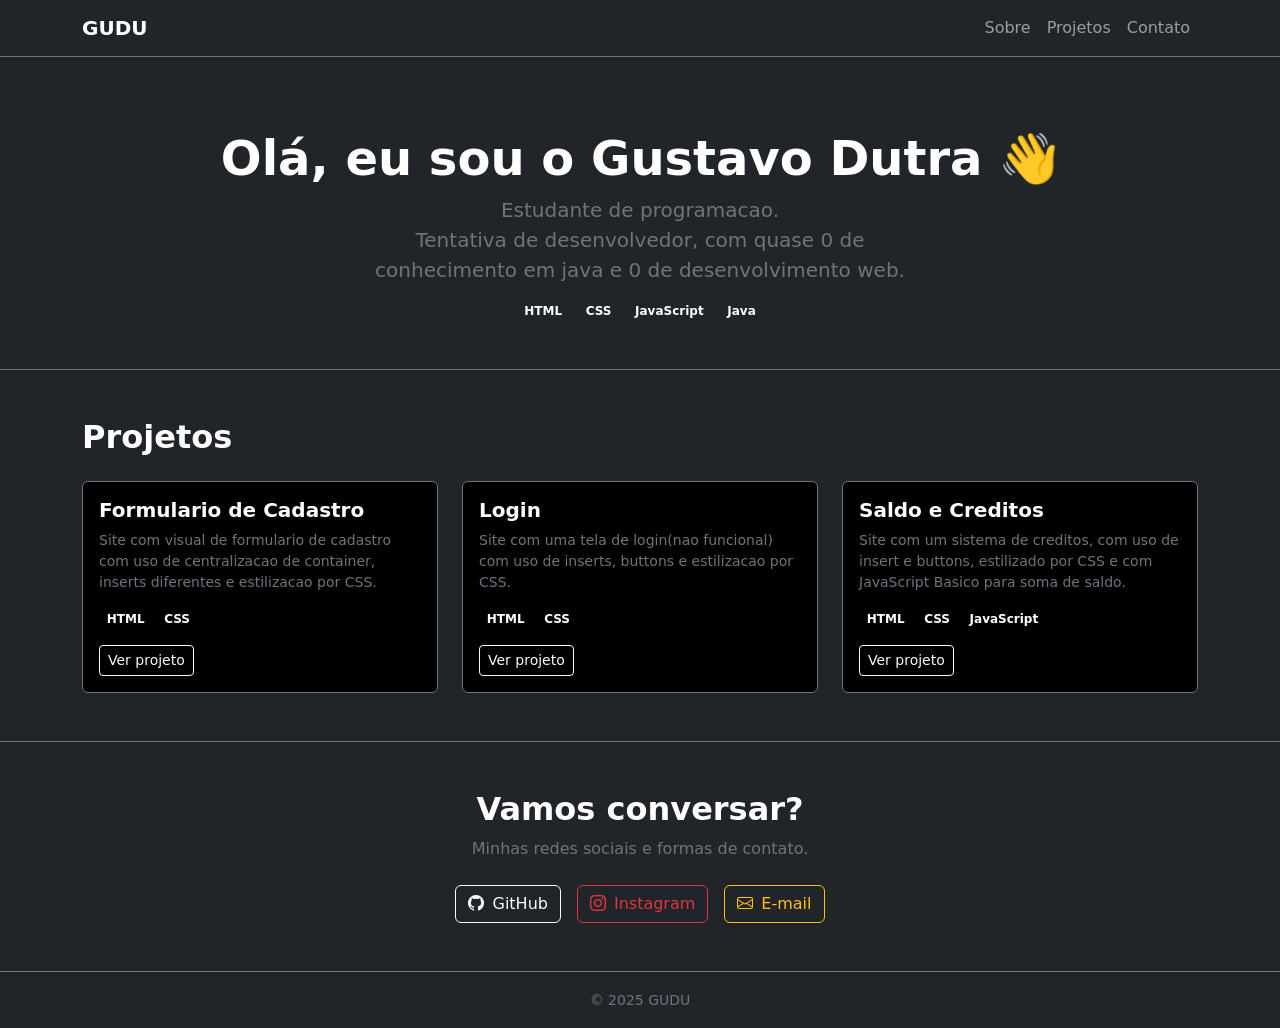
==== index.html @ e6e958c9 "Add files via upload" ====
<!doctype html>
<html lang="en">
  <head>
    <meta charset="UTF-8" />
    <meta name="viewport" content="width=device-width, initial-scale=1.0" />
    <title>Portifolio</title>
    <link rel="stylesheet" href="https://cdn.jsdelivr.net/npm/bootstrap-icons@1.13.1/font/bootstrap-icons.min.css">
    <link rel="stylesheet" href="Estilo/estilo.css" />
    <link
      href="https://cdn.jsdelivr.net/npm/bootstrap@5.3.8/dist/css/bootstrap.min.css"
      rel="stylesheet"
      integrity="sha384-sRIl4kxILFvY47J16cr9ZwB07vP4J8+LH7qKQnuqkuIAvNWLzeN8tE5YBujZqJLB"
      crossorigin="anonymous"
    />
  </head>
  <body class="bg-dark text-white custom-bg">
    <!--navbar-->
    <nav
      class="navbar navbar-expand-lg navbar-dark bg-dark border-bottom border-secondary"
    >
      <div class="container">
        <a class="navbar-brand fw-bold" href="#">GUDU</a>
        <button
          class="navbar-toggler"
          type="button"
          data-bs-toggle="collapse"
          data-bs-target="#nav"
        >
          <span class="navbar-toggler-icon"></span>
        </button>
        <div class="collapse navbar-collapse" id="nav">
          <ul class="navbar-nav ms-auto">
            <li class="nav-item">
              <a class="nav-link" href="#">Sobre</a>
            </li>
            <li class="nav-item">
              <a class="nav-link" href="#">Projetos</a>
            </li>
            <li class="nav-item">
              <a class="nav-link" href="#">Contato</a>
            </li>
          </ul>
        </div>
      </div>
    </nav>
    <!--separar o outro quadrado-->
    <section class="py-5 text-center border-bottom border-secondary" id="">
      <div class="container">
        <!--foto-->
        <img
          src="Fotos/foto de perfil.JPG"
          alt=""
          class="foto-perfil rounded-circle mb-4"
        />
        <!--textin-->
        <h1 class="fw-bold display-5">Olá, eu sou o Gustavo Dutra 👋</h1>
        <p class="lead text-secondary col-md-6 mx-auto mt-2">
          Estudante de programacao. <br />
          Tentativa de desenvolvedor, com quase 0 de conhecimento em java e 0 de
          desenvolvimento web.
        </p>
        <!--linguagens-->
        <div class="mt-3 d-flex flex-wrap justify-content-center gap-2">
          <span class="badge glass">HTML</span>
          <span class="badge glass">CSS</span>
          <span class="badge glass">JavaScript</span>
          <span class="badge glass">Java</span>
        </div>
      </div>
    </section>
    <!--separar outro quadrado-->
    <section class="py-5 border-bottom border-secondary" id="">
      <div class="container">
        <!--projetos q ainda n tenho-->
        <h2 class="fw-bold mb-4">Projetos</h2>
        <div class="row g-4">
          <div class="col-md-6 col-lg-4">
            <div
              class="card bg-black text-white border-secondary h-100 project-card"
            >
              <img src="Fotos/Projeto 1.png" class="card-img-top" alt="" />
              <div class="card-body">
                <h5 class="card-title fw-bold">Formulario de Cadastro</h5>
                <p class="card-text text-secondary small">
                  Site com visual de formulario de cadastro com uso de
                  centralizacao de container, inserts diferentes e estilizacao
                  por CSS.
                </p>
                <div class="d-flex flex-wrap gap-1 mb-3">
                  <span class="badge glass">HTML</span>
                  <span class="badge glass">CSS</span>
                </div>
                <a
                  href="Projetos/Formulario Cadastro.html"
                  class="btn btn-outline-light btn-sm"
                  >Ver projeto</a
                >
              </div>
            </div>
          </div>

          <div class="col-md-6 col-lg-4">
            <div
              class="card bg-black text-white border-secondary h-100 project-card"
            >
              <img src="Fotos/Projeto 2.png" class="card-img-top" alt="" />
              <div class="card-body">
                <h5 class="card-title fw-bold">Login</h5>
                <p class="card-text text-secondary small">
                  Site com uma tela de login(nao funcional) com uso de inserts,
                  buttons e estilizacao por CSS.
                </p>
                <div class="d-flex flex-wrap gap-1 mb-3">
                  <span class="badge glass">HTML</span>
                  <span class="badge glass ">CSS</span>
                </div>
                <a href="Projetos/login.html" class="btn btn-outline-light btn-sm"
                  >Ver projeto</a
                >
              </div>
            </div>
          </div>

          <div class="col-md-6 col-lg-4">
            <div
              class="card bg-black text-white border-secondary h-100 project-card"
            >
              <img src="Fotos/Projeto 3.png" class="card-img-top" alt="" />
              <div class="card-body">
                <h5 class="card-title fw-bold">Saldo e Creditos</h5>
                <p class="card-text text-secondary small">
                  Site com um sistema de creditos, com uso de insert e buttons,
                  estilizado por CSS e com JavaScript Basico para soma de saldo.
                </p>
                <div class="d-flex flex-wrap gap-1 mb-3">
                  <span class="badge glass">HTML</span>
                  <span class="badge glass">CSS</span>
                  <span class="badge glass">JavaScript</span>
                </div>
                <a
                  href="Projetos/Saldo e Creditos.html"
                  class="btn btn-outline-light btn-sm"
                  >Ver projeto</a
                >
              </div>
            </div>
          </div>
        </div>
      </div>
    </section>
    <!--Separar o quadrado dos contatos-->
    <section class="py-5" id="">
      <div class="container text-center">
        <h2 class="fw-bold mb-2">Vamos conversar?</h2>
        <p class="text-secondary mb-4">
          Minhas redes sociais e formas de contato.
        </p>
        <div class="d-flex flex-wrap justify-content-center gap-3">
          <a
            href="https://github.com/guducalezin"
            target="_blank"
            class="btn btn-outline-light"
          >
            <i class="bi bi-github fab fa-github me-2"></i>GitHub
          </a>
          
          <a
          
            href="https://instagram.com/carv.gudu"
            target="_blank"
            class="btn btn-outline-danger"
          >
            <i class="bi bi-instagram fab fa-instagram me-2"></i>Instagram
          </a>
          <a href="guducale02.2@gmail.com" class="btn btn-outline-warning">
            <i class="bi bi-envelope fas fa-envelope me-2"></i>E-mail
          </a>
        </div>
      </div>
    </section>
    <footer class="border-top border-secondary text-center py-3">
      <small class="text-secondary">© 2025 GUDU</small>
    </footer>
  </body>
</html>
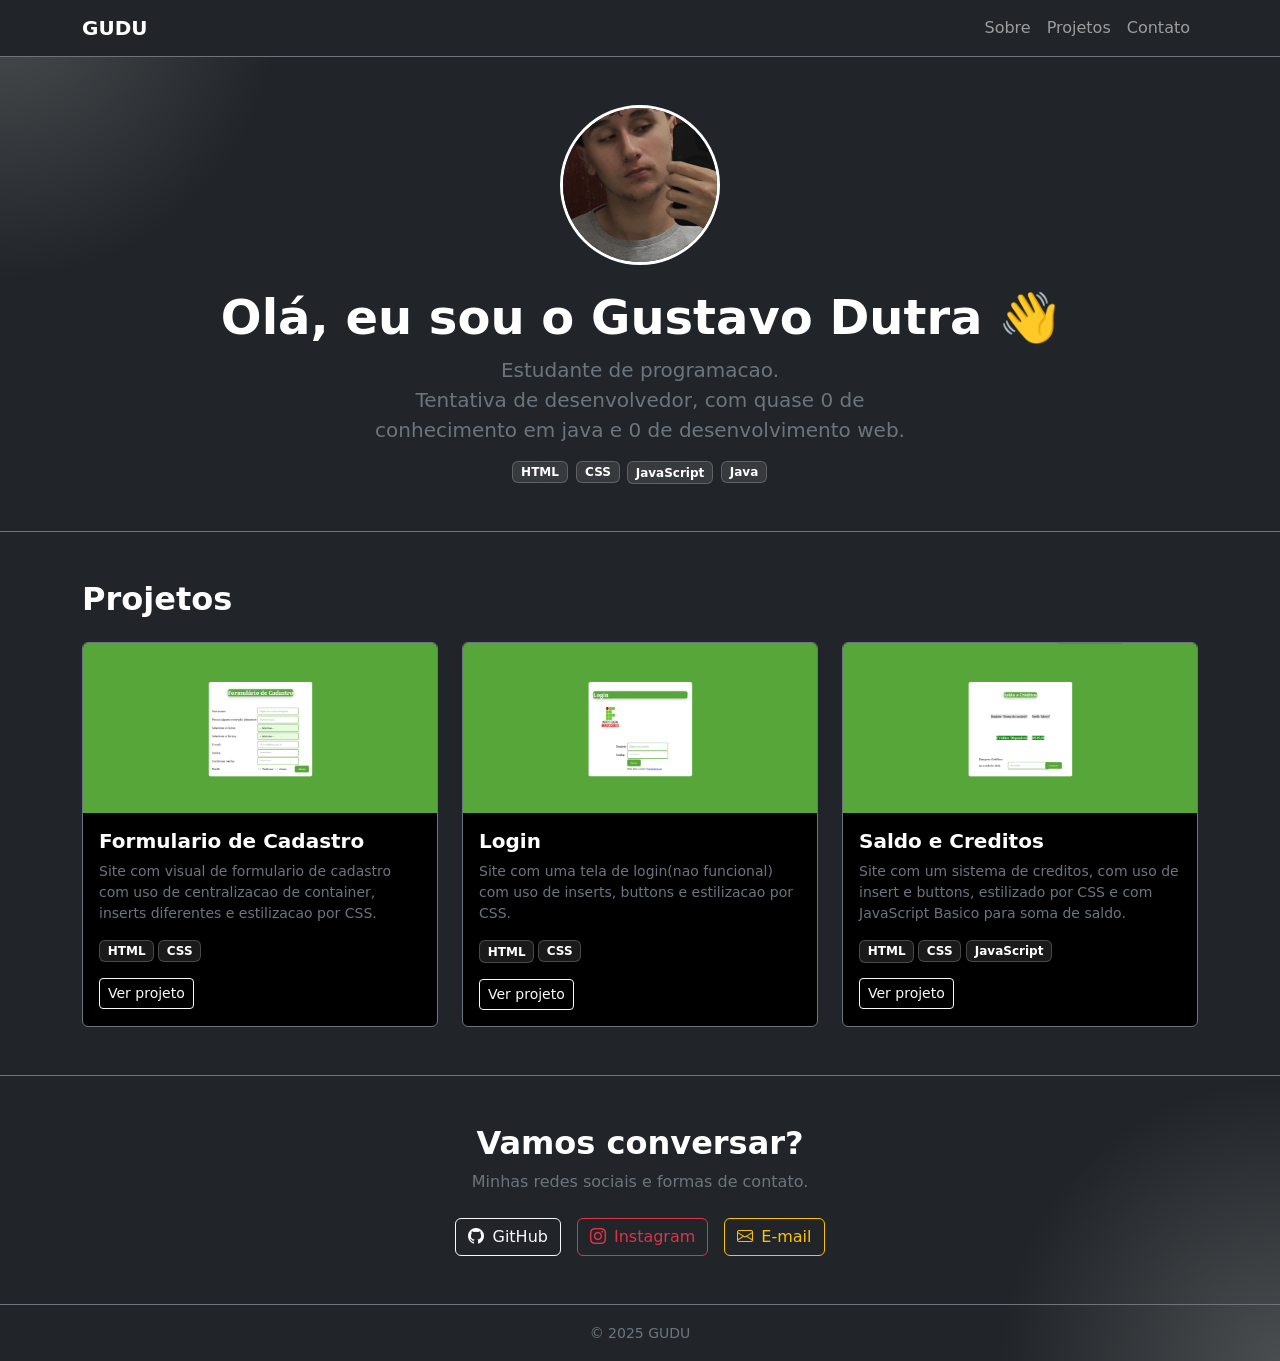
==== commit 306929d9: "Update index.html" ====
--- a/index.html
+++ b/index.html
@@ -48,7 +48,7 @@
       <div class="container">
         <!--foto-->
         <img
-          src="Fotos/foto de perfil.JPG"
+          src="Fotos/foto de perfil.jpg"
           alt=""
           class="foto-perfil rounded-circle mb-4"
         />
--- a/Estilo/estilo.css
+++ b/Estilo/estilo.css
@@ -0,0 +1,28 @@
+.custom-bg {
+  min-height: 100vh;
+  background: radial-gradient(
+      circle at top left,
+      rgba(255, 255, 255, 0.185),
+      transparent 15%
+    ),
+    radial-gradient(
+      circle at bottom right,
+      rgba(255, 255, 255, 0.185),
+      transparent 15%
+    ),
+    #000;
+}
+.foto-perfil {
+  width: 160px;
+  height: 160px;
+  object-fit: cover;
+  border: 3px solid #fff;
+}
+
+.glass {
+  background: rgba(255, 255, 255, 0.1);
+  border-radius: 20px;
+  backdrop-filter: blur(10px);
+  border: 1px solid rgba(255, 255, 255, 0.2);
+  color: white;
+}
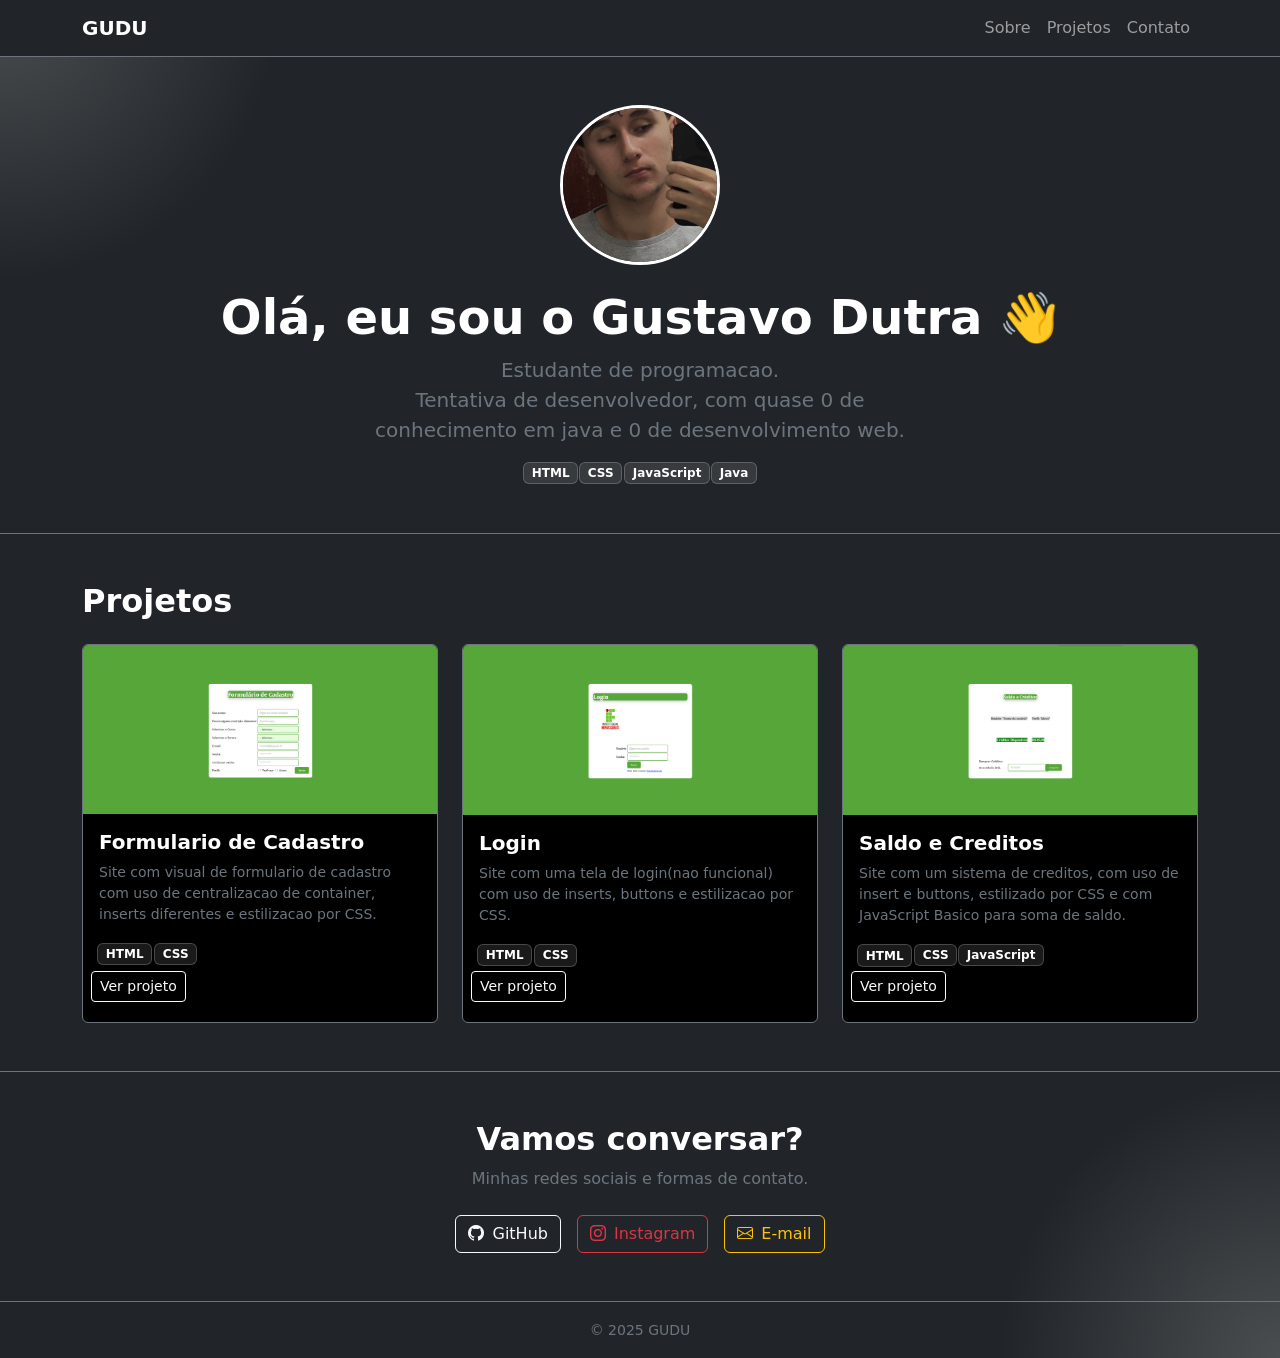
==== commit 7feff5f4: "Update index.html" ====
--- a/index.html
+++ b/index.html
@@ -60,11 +60,11 @@
           desenvolvimento web.
         </p>
         <!--linguagens-->
-        <div class="mt-3 d-flex flex-wrap justify-content-center gap-2">
-          <span class="badge glass">HTML</span>
-          <span class="badge glass">CSS</span>
-          <span class="badge glass">JavaScript</span>
-          <span class="badge glass">Java</span>
+        <div class="mt-3 col-12 justify-content-center gap-2">
+          <span class="badge glass row g-1">HTML</span>
+          <span class="badge glass row g-1">CSS</span>
+          <span class="badge glass row g-1">JavaScript</span>
+          <span class="badge glass row g-1">Java</span>
         </div>
       </div>
     </section>
@@ -86,13 +86,13 @@
                   centralizacao de container, inserts diferentes e estilizacao
                   por CSS.
                 </p>
-                <div class="d-flex flex-wrap gap-1 mb-3">
-                  <span class="badge glass">HTML</span>
-                  <span class="badge glass">CSS</span>
+                <div class="col-12 gap-1 mb-3">
+                  <span class="badge glass row g-1">HTML</span>
+                  <span class="badge glass row g-1">CSS</span>
                 </div>
                 <a
                   href="Projetos/Formulario Cadastro.html"
-                  class="btn btn-outline-light btn-sm"
+                  class="row justify-content-center g-3 btn btn-outline-light btn-sm"
                   >Ver projeto</a
                 >
               </div>
@@ -110,11 +110,11 @@
                   Site com uma tela de login(nao funcional) com uso de inserts,
                   buttons e estilizacao por CSS.
                 </p>
-                <div class="d-flex flex-wrap gap-1 mb-3">
-                  <span class="badge glass">HTML</span>
-                  <span class="badge glass ">CSS</span>
+                <div class="col-12 gap-1 mb-3">
+                  <span class="badge glass row g-1">HTML</span>
+                  <span class="badge glass row g-1">CSS</span>
                 </div>
-                <a href="Projetos/login.html" class="btn btn-outline-light btn-sm"
+                <a href="Projetos/login.html" class=" row justify-content-center g-3 btn btn-outline-light btn-sm"
                   >Ver projeto</a
                 >
               </div>
@@ -132,14 +132,14 @@
                   Site com um sistema de creditos, com uso de insert e buttons,
                   estilizado por CSS e com JavaScript Basico para soma de saldo.
                 </p>
-                <div class="d-flex flex-wrap gap-1 mb-3">
-                  <span class="badge glass">HTML</span>
-                  <span class="badge glass">CSS</span>
-                  <span class="badge glass">JavaScript</span>
+                <div class="col-12 gap-1 mb-3">
+                  <span class="badge glass row g-1">HTML</span>
+                  <span class="badge glass row g-1">CSS</span>
+                  <span class="badge glass row g-1">JavaScript</span>
                 </div>
                 <a
                   href="Projetos/Saldo e Creditos.html"
-                  class="btn btn-outline-light btn-sm"
+                  class="row justify-content-center g-3 btn btn-outline-light btn-sm"
                   >Ver projeto</a
                 >
               </div>
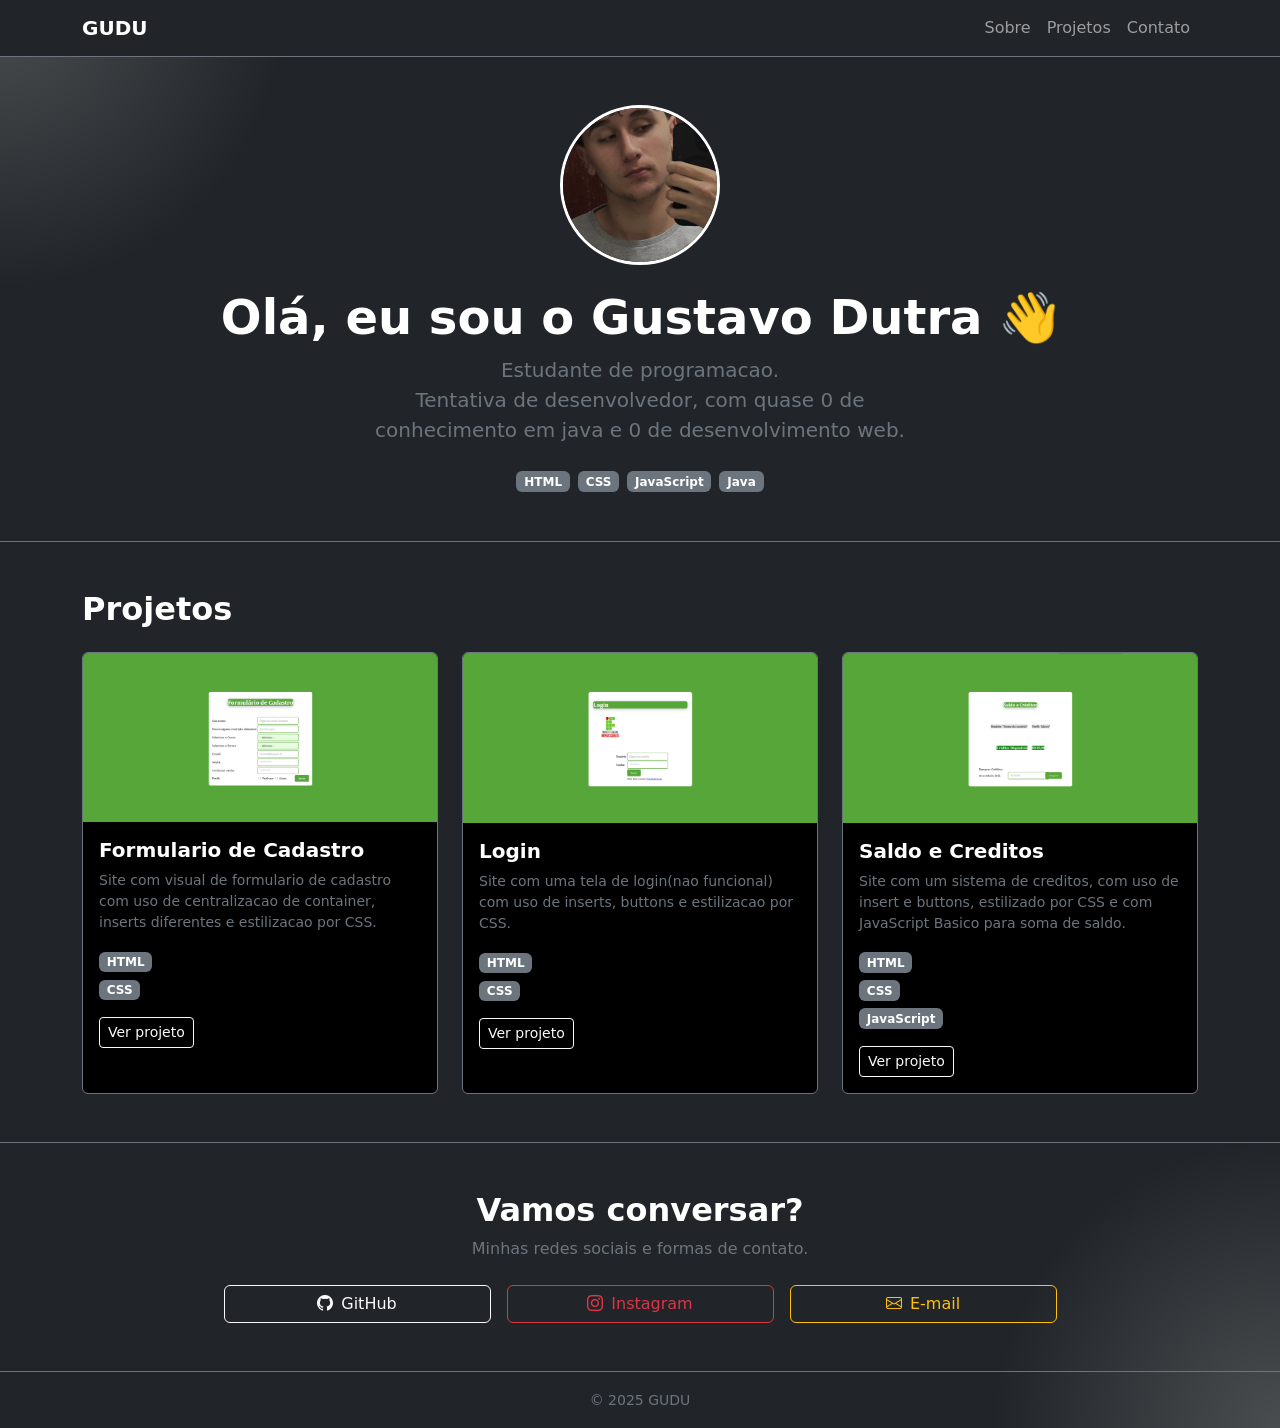
==== commit 429218ae: "Refactor index.html for improved structure and semantics" ====
--- a/index.html
+++ b/index.html
@@ -4,7 +4,10 @@
     <meta charset="UTF-8" />
     <meta name="viewport" content="width=device-width, initial-scale=1.0" />
     <title>Portifolio</title>
-    <link rel="stylesheet" href="https://cdn.jsdelivr.net/npm/bootstrap-icons@1.13.1/font/bootstrap-icons.min.css">
+    <link
+      rel="stylesheet"
+      href="https://cdn.jsdelivr.net/npm/bootstrap-icons@1.13.1/font/bootstrap-icons.min.css"
+    />
     <link rel="stylesheet" href="Estilo/estilo.css" />
     <link
       href="https://cdn.jsdelivr.net/npm/bootstrap@5.3.8/dist/css/bootstrap.min.css"
@@ -14,7 +17,6 @@
     />
   </head>
   <body class="bg-dark text-white custom-bg">
-    <!--navbar-->
     <nav
       class="navbar navbar-expand-lg navbar-dark bg-dark border-bottom border-secondary"
     >
@@ -31,50 +33,54 @@
         <div class="collapse navbar-collapse" id="nav">
           <ul class="navbar-nav ms-auto">
             <li class="nav-item">
-              <a class="nav-link" href="#">Sobre</a>
+              <a class="nav-link" href="#sobre">Sobre</a>
             </li>
             <li class="nav-item">
-              <a class="nav-link" href="#">Projetos</a>
+              <a class="nav-link" href="#projetos">Projetos</a>
             </li>
             <li class="nav-item">
-              <a class="nav-link" href="#">Contato</a>
+              <a class="nav-link" href="#contato">Contato</a>
             </li>
           </ul>
         </div>
       </div>
     </nav>
-    <!--separar o outro quadrado-->
-    <section class="py-5 text-center border-bottom border-secondary" id="">
+
+    <section class="py-5 text-center border-bottom border-secondary" id="sobre">
       <div class="container">
-        <!--foto-->
         <img
           src="Fotos/foto de perfil.jpg"
           alt=""
           class="foto-perfil rounded-circle mb-4"
         />
-        <!--textin-->
         <h1 class="fw-bold display-5">Olá, eu sou o Gustavo Dutra 👋</h1>
         <p class="lead text-secondary col-md-6 mx-auto mt-2">
           Estudante de programacao. <br />
           Tentativa de desenvolvedor, com quase 0 de conhecimento em java e 0 de
           desenvolvimento web.
         </p>
-        <!--linguagens-->
-        <div class="mt-3 col-12 justify-content-center gap-2">
-          <span class="badge glass row g-1">HTML</span>
-          <span class="badge glass row g-1">CSS</span>
-          <span class="badge glass row g-1">JavaScript</span>
-          <span class="badge glass row g-1">Java</span>
+        <div class="row justify-content-center g-2 mt-3">
+          <div class="col-auto">
+            <span class="badge bg-secondary">HTML</span>
+          </div>
+          <div class="col-auto">
+            <span class="badge bg-secondary">CSS</span>
+          </div>
+          <div class="col-auto">
+            <span class="badge bg-secondary">JavaScript</span>
+          </div>
+          <div class="col-auto">
+            <span class="badge bg-secondary">Java</span>
+          </div>
         </div>
       </div>
     </section>
-    <!--separar outro quadrado-->
-    <section class="py-5 border-bottom border-secondary" id="">
+
+    <section class="py-5 border-bottom border-secondary" id="projetos">
       <div class="container">
-        <!--projetos q ainda n tenho-->
         <h2 class="fw-bold mb-4">Projetos</h2>
         <div class="row g-4">
-          <div class="col-md-6 col-lg-4">
+          <div class="col-md-4">
             <div
               class="card bg-black text-white border-secondary h-100 project-card"
             >
@@ -86,20 +92,24 @@
                   centralizacao de container, inserts diferentes e estilizacao
                   por CSS.
                 </p>
-                <div class="col-12 gap-1 mb-3">
-                  <span class="badge glass row g-1">HTML</span>
-                  <span class="badge glass row g-1">CSS</span>
+                <div class="row g-1 mb-3">
+                  <div class="col-12">
+                    <span class="badge bg-secondary">HTML</span>
+                  </div>
+                  <div class="col-12">
+                    <span class="badge bg-secondary">CSS</span>
+                  </div>
                 </div>
                 <a
                   href="Projetos/Formulario Cadastro.html"
-                  class="row justify-content-center g-3 btn btn-outline-light btn-sm"
+                  class="btn btn-outline-light btn-sm"
                   >Ver projeto</a
                 >
               </div>
             </div>
           </div>
 
-          <div class="col-md-6 col-lg-4">
+          <div class="col-md-4">
             <div
               class="card bg-black text-white border-secondary h-100 project-card"
             >
@@ -110,18 +120,24 @@
                   Site com uma tela de login(nao funcional) com uso de inserts,
                   buttons e estilizacao por CSS.
                 </p>
-                <div class="col-12 gap-1 mb-3">
-                  <span class="badge glass row g-1">HTML</span>
-                  <span class="badge glass row g-1">CSS</span>
+                <div class="row g-1 mb-3">
+                  <div class="col-12">
+                    <span class="badge bg-secondary">HTML</span>
+                  </div>
+                  <div class="col-12">
+                    <span class="badge bg-secondary">CSS</span>
+                  </div>
                 </div>
-                <a href="Projetos/login.html" class=" row justify-content-center g-3 btn btn-outline-light btn-sm"
+                <a
+                  href="Projetos/login.html"
+                  class="btn btn-outline-light btn-sm"
                   >Ver projeto</a
                 >
               </div>
             </div>
           </div>
 
-          <div class="col-md-6 col-lg-4">
+          <div class="col-md-4">
             <div
               class="card bg-black text-white border-secondary h-100 project-card"
             >
@@ -132,14 +148,20 @@
                   Site com um sistema de creditos, com uso de insert e buttons,
                   estilizado por CSS e com JavaScript Basico para soma de saldo.
                 </p>
-                <div class="col-12 gap-1 mb-3">
-                  <span class="badge glass row g-1">HTML</span>
-                  <span class="badge glass row g-1">CSS</span>
-                  <span class="badge glass row g-1">JavaScript</span>
+                <div class="row g-1 mb-3">
+                  <div class="col-12">
+                    <span class="badge bg-secondary">HTML</span>
+                  </div>
+                  <div class="col-12">
+                    <span class="badge bg-secondary">CSS</span>
+                  </div>
+                  <div class="col-12">
+                    <span class="badge bg-secondary">JavaScript</span>
+                  </div>
                 </div>
                 <a
                   href="Projetos/Saldo e Creditos.html"
-                  class="row justify-content-center g-3 btn btn-outline-light btn-sm"
+                  class="btn btn-outline-light btn-sm"
                   >Ver projeto</a
                 >
               </div>
@@ -148,36 +170,44 @@
         </div>
       </div>
     </section>
-    <!--Separar o quadrado dos contatos-->
-    <section class="py-5" id="">
+
+    <section class="py-5" id="contato">
       <div class="container text-center">
         <h2 class="fw-bold mb-2">Vamos conversar?</h2>
         <p class="text-secondary mb-4">
           Minhas redes sociais e formas de contato.
         </p>
-        <div class="d-flex flex-wrap justify-content-center gap-3">
-          <a
-            href="https://github.com/guducalezin"
-            target="_blank"
-            class="btn btn-outline-light"
-          >
-            <i class="bi bi-github fab fa-github me-2"></i>GitHub
-          </a>
-          
-          <a
-          
-            href="https://instagram.com/carv.gudu"
-            target="_blank"
-            class="btn btn-outline-danger"
-          >
-            <i class="bi bi-instagram fab fa-instagram me-2"></i>Instagram
-          </a>
-          <a href="guducale02.2@gmail.com" class="btn btn-outline-warning">
-            <i class="bi bi-envelope fas fa-envelope me-2"></i>E-mail
-          </a>
+        <div class="row justify-content-center g-3">
+          <div class="col-12 col-md-3">
+            <a
+              href="https://github.com/guducalezin"
+              target="_blank"
+              class="btn btn-outline-light w-100"
+            >
+              <i class="bi bi-github me-2"></i>GitHub
+            </a>
+          </div>
+          <div class="col-12 col-md-3">
+            <a
+              href="https://instagram.com/carv.gudu"
+              target="_blank"
+              class="btn btn-outline-danger w-100"
+            >
+              <i class="bi bi-instagram me-2"></i>Instagram
+            </a>
+          </div>
+          <div class="col-12 col-md-3">
+            <a
+              href="mailto:guducale02.2@gmail.com"
+              class="btn btn-outline-warning w-100"
+            >
+              <i class="bi bi-envelope me-2"></i>E-mail
+            </a>
+          </div>
         </div>
       </div>
     </section>
+
     <footer class="border-top border-secondary text-center py-3">
       <small class="text-secondary">© 2025 GUDU</small>
     </footer>
